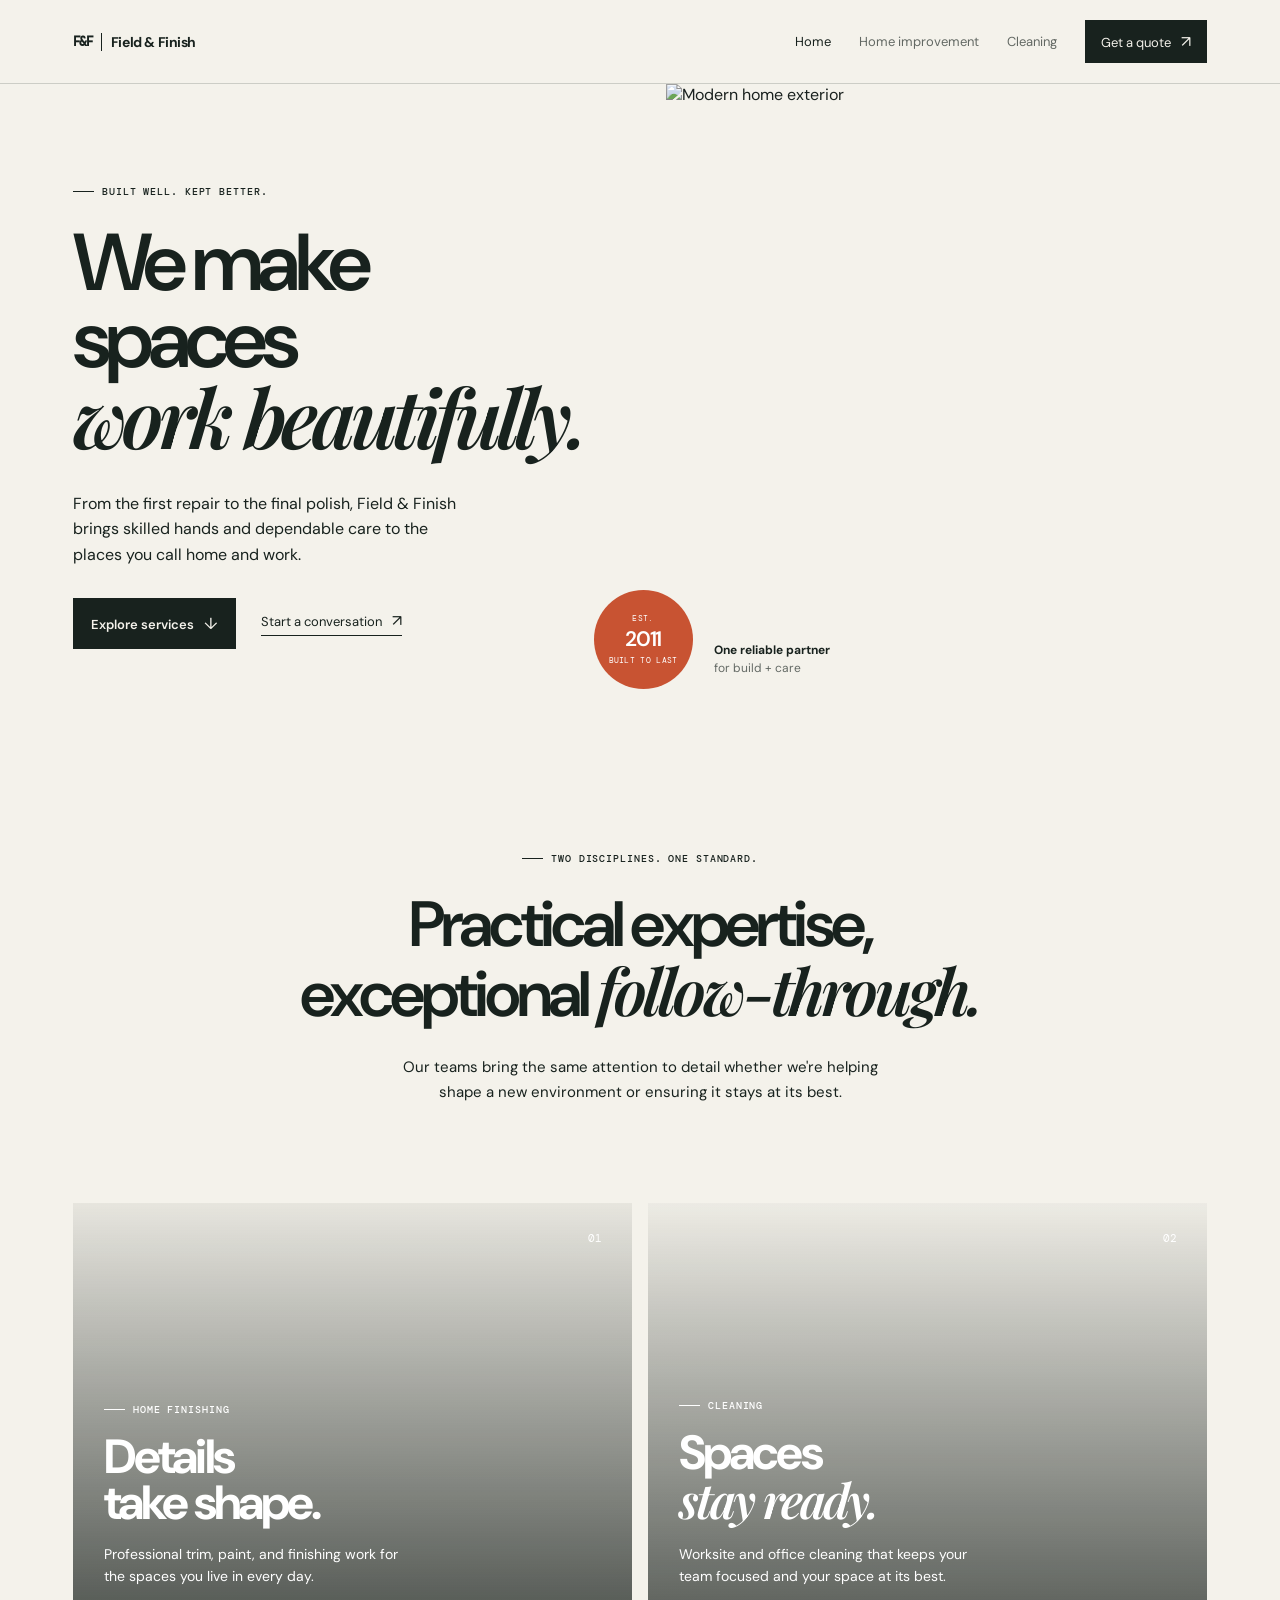
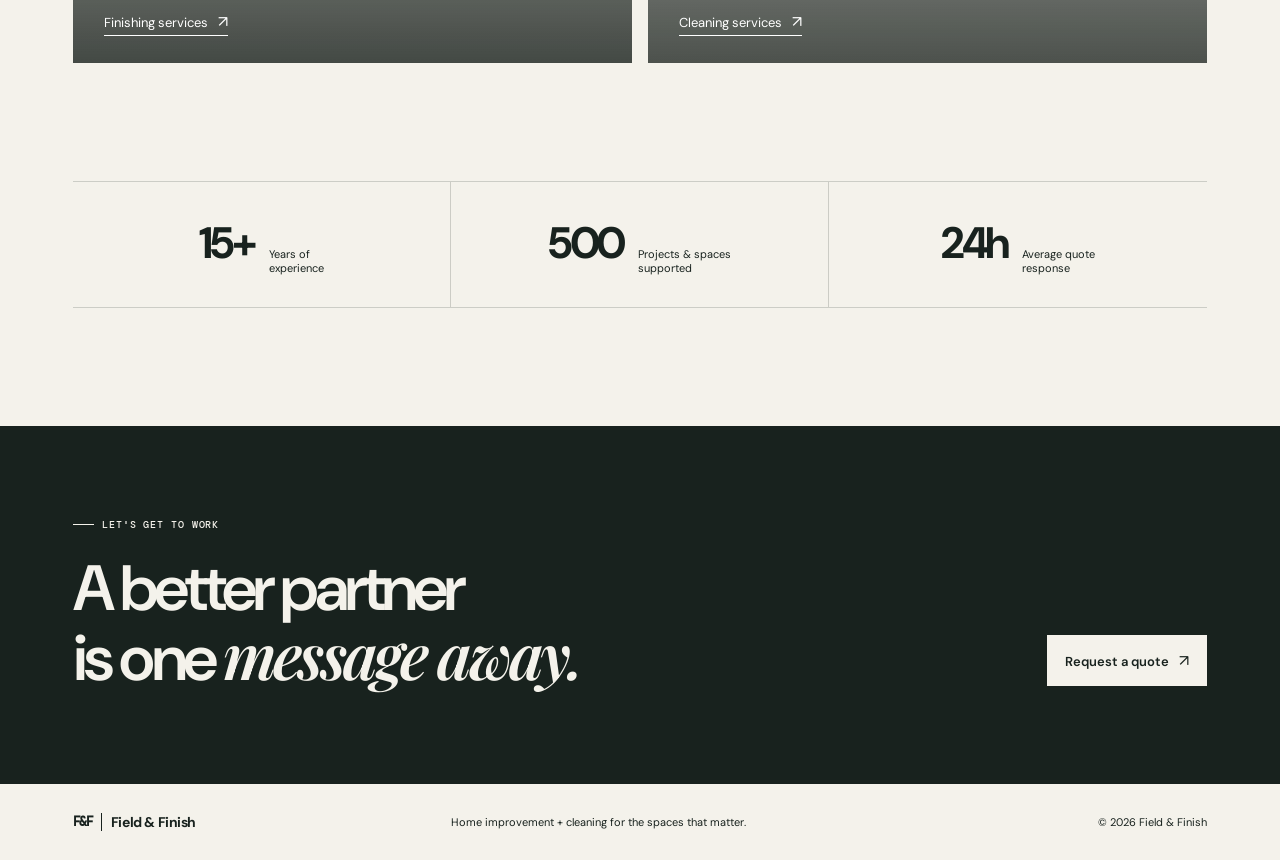
==== index.html @ 68028b32 "updated cleaning form Updated with client needs in mind" ====
<!doctype html>
<html lang="en">

<head>
  <meta charset="UTF-8" />
  <meta name="viewport" content="width=device-width, initial-scale=1.0" />
  <title>Field &amp; Finish | Home Improvement + Cleaning</title>
  <meta name="description"
    content="Trusted home improvement and professional cleaning for spaces that feel better to live and work in." />
  <link rel="preconnect" href="https://fonts.googleapis.com" />
  <link rel="preconnect" href="https://fonts.gstatic.com" crossorigin />
  <link
    href="https://fonts.googleapis.com/css2?family=DM+Mono:wght@400;500&family=DM+Sans:opsz,wght@9..40,400;9..40,500;9..40,600;9..40,700&family=Playfair+Display:ital,wght@0,600;0,700;1,600&display=swap"
    rel="stylesheet" />
  <link rel="stylesheet" href="styles.css" />
</head>

<body>
  <header class="site-header">
    <a class="brand" href="index.html" aria-label="Field and Finish home"><span>F&amp;F</span><i></i><em>Field &amp;
        Finish</em></a>
    <button class="menu-toggle" aria-label="Open navigation" aria-expanded="false">Menu</button>
    <nav class="nav"><a class="active" href="index.html">Home</a><a href="construction.html">Home improvement</a><a
        href="cleaning.html">Cleaning</a><a href="#contact" class="nav-cta">Get a quote <b>↗</b></a></nav>
  </header>

  <main>
    <section class="hero">
      <div class="hero-copy">
        <p class="eyebrow"><span></span> Built well. Kept better.</p>
        <h1>We make spaces<br /><i>work beautifully.</i></h1>
        <p class="intro">From the first repair to the final polish, Field &amp; Finish brings skilled hands and
          dependable care to the places you call home and work.</p>
        <div class="hero-actions"><a class="button button-dark" href="#services">Explore services <b>↓</b></a><a
            class="text-link" href="#contact">Start a conversation <b>↗</b></a></div>
      </div>
      <div class="hero-image">
        <img src="https://images.unsplash.com/photo-1600585154340-be6161a56a0c?auto=format&fit=crop&w=1400&q=85"
          alt="Modern home exterior" />
        <div class="image-note"><strong>One reliable partner</strong><span>for build + care</span></div>
      </div>
      <div class="hero-stamp"><span>Est.</span><b>2011</b><span>Built to last</span></div>
    </section>

    <section class="statement" id="services">
      <p class="eyebrow"><span></span> Two disciplines. One standard.</p>
      <h2>Practical expertise,<br />exceptional <i>follow-through.</i></h2>
      <p>Our teams bring the same attention to detail whether we're helping shape a new environment or ensuring it stays
        at its best.</p>
    </section>

    <section class="service-grid">
      <article class="service-card construction-card">
        <div class="service-number">01</div>
        <div class="card-copy">
          <p class="eyebrow"><span></span> Home finishing</p>
          <h3>Details<br />take shape.</h3>
          <p>Professional trim, paint, and finishing work for the spaces you live in every day.</p><a class="text-link"
            href="construction.html">Finishing services <b>↗</b></a>
        </div>
      </article>
      <article class="service-card cleaning-card">
        <div class="service-number">02</div>
        <div class="card-copy">
          <p class="eyebrow"><span></span> Cleaning</p>
          <h3>Spaces<br /><i>stay ready.</i></h3>
          <p>Worksite and office cleaning that keeps your team focused and your space at its best.</p><a
            class="text-link" href="cleaning.html">Cleaning services <b>↗</b></a>
        </div>
      </article>
    </section>

    <section class="proof">
      <div><b>15+</b><span>Years of<br />experience</span></div>
      <div><b>500</b><span>Projects &amp; spaces<br />supported</span></div>
      <div><b>24h</b><span>Average quote<br />response</span></div>
    </section>

    <section class="contact-band" id="contact">
      <div>
        <p class="eyebrow light"><span></span> Let's get to work</p>
        <h2>A better partner<br />is one <i>message away.</i></h2>
      </div>
      <a class="button button-light" href="construction.html#inquire">Request a quote <b>↗</b></a>
    </section>
  </main>

  <footer><a class="brand" href="index.html"><span>F&amp;F</span><i></i><em>Field &amp; Finish</em></a>
    <p>Home improvement + cleaning for the spaces that matter.</p>
    <p>© 2026 Field &amp; Finish</p>
  </footer>
  <script src="script.js"></script>
</body>

</html>
---- styles.css ----
:root {
    --ink: #18221e;
    --paper: #f4f2eb;
    --cream: #e9e1d2;
    --rust: #c85332;
    --sage: #7d8a6e;
    --line: rgba(24, 34, 30, 0.18);
}

* {
    box-sizing: border-box;
}

html {
    scroll-behavior: smooth;
}

body {
    margin: 0;
    background: var(--paper);
    color: var(--ink);
    font-family: "DM Sans", sans-serif;
}

.site-header {
    height: 84px;
    padding: 0 5.7vw;
    display: flex;
    align-items: center;
    justify-content: space-between;
    border-bottom: 1px solid var(--line);
    position: relative;
    z-index: 3;
}

.brand {
    display: flex;
    align-items: center;
    gap: 9px;
    color: var(--ink);
    text-decoration: none;
    font-weight: 700;
    font-size: 14px;
    letter-spacing: -0.03em;
}

.brand span {
    font-family: "DM Mono", monospace;
    font-size: 13px;
    letter-spacing: -0.13em;
}

.brand i {
    height: 18px;
    border-left: 1px solid var(--ink);
}

.brand em {
    font-style: normal;
}

.nav {
    display: flex;
    align-items: center;
    gap: 28px;
}

.nav a {
    font-size: 13px;
    color: var(--ink);
    text-decoration: none;
}

.nav a:not(.nav-cta) {
    opacity: 0.66;
}

.nav a.active,
.nav a:hover {
    opacity: 1;
}

.nav-cta {
    padding: 11px 16px;
    background: var(--ink);
    color: var(--paper) !important;
}

.nav b,
.button b,
.text-link b {
    font-size: 16px;
    font-weight: 400;
    margin-left: 7px;
}

.menu-toggle {
    display: none;
    background: none;
    border: 0;
    font: 500 13px "DM Sans";
    color: var(--ink);
}

.hero {
    min-height: 610px;
    display: grid;
    grid-template-columns: 52% 48%;
    position: relative;
}

.hero-copy {
    padding: 101px 5.7vw 72px;
}

.eyebrow {
    font: 500 10px "DM Mono", monospace;
    letter-spacing: 0.09em;
    text-transform: uppercase;
    margin: 0 0 27px;
    display: flex;
    align-items: center;
    gap: 8px;
}

.eyebrow span {
    width: 21px;
    border-top: 1px solid currentColor;
}

.hero h1,
.page-hero h1 {
    font-size: clamp(50px, 6.3vw, 94px);
    line-height: 0.95;
    letter-spacing: -0.07em;
    margin: 0;
    font-weight: 600;
}

.hero h1 i,
h2 i,
h3 i,
.page-hero i {
    font-family: "Playfair Display", serif;
    font-weight: 600;
}

.intro {
    font-size: 16px;
    line-height: 1.6;
    max-width: 400px;
    margin: 30px 0;
}

.hero-actions {
    display: flex;
    align-items: center;
    gap: 25px;
}

.button {
    display: inline-block;
    text-decoration: none;
    border: 0;
    font: 600 13px "DM Sans";
    cursor: pointer;
    padding: 15px 18px;
}

.button-dark {
    background: var(--ink);
    color: var(--paper);
}

.button-light {
    background: var(--paper);
    color: var(--ink);
}

.text-link {
    font-size: 13px;
    color: var(--ink);
    text-decoration: none;
    border-bottom: 1px solid var(--ink);
    padding-bottom: 4px;
}

.hero-image {
    min-height: 610px;
    position: relative;
    overflow: hidden;
}

.hero-image img {
    width: 100%;
    height: 100%;
    object-fit: cover;
    filter: saturate(0.68);
}

.image-note {
    position: absolute;
    bottom: 31px;
    left: 31px;
    background: var(--paper);
    padding: 14px 17px;
    display: flex;
    flex-direction: column;
    font-size: 12px;
}

.image-note span {
    opacity: 0.65;
    margin-top: 2px;
}

.hero-stamp {
    position: absolute;
    right: calc(48% - 27px);
    bottom: 32px;
    width: 99px;
    height: 99px;
    border-radius: 50%;
    background: var(--rust);
    color: #fff;
    display: flex;
    flex-direction: column;
    justify-content: center;
    align-items: center;
    text-transform: uppercase;
    z-index: 1;
}

.hero-stamp span {
    font: 8px "DM Mono";
    letter-spacing: 0.04em;
}

.hero-stamp b {
    font: 600 21px "DM Sans";
    letter-spacing: -0.06em;
    margin: 2px;
}

.statement {
    max-width: 830px;
    margin: 0 auto;
    padding: 131px 25px 98px;
    text-align: center;
}

.statement .eyebrow {
    justify-content: center;
}

.statement h2,
.detail-intro h2,
.contact-band h2,
.inquiry h2 {
    font-size: clamp(38px, 5vw, 66px);
    line-height: 1.02;
    letter-spacing: -0.06em;
    margin: 0;
    font-weight: 600;
}

.statement>p:last-child {
    line-height: 1.65;
    max-width: 520px;
    margin: 28px auto 0;
    font-size: 15px;
}

.service-grid {
    display: grid;
    grid-template-columns: 1fr 1fr;
    padding: 0 5.7vw 118px;
    gap: 16px;
}

.service-card {
    min-height: 460px;
    padding: 31px;
    position: relative;
    color: white;
    display: flex;
    flex-direction: column;
    justify-content: flex-end;
    overflow: hidden;
}

.construction-card {
    background: linear-gradient(0deg,
            rgba(12, 20, 16, 0.76),
            rgba(12, 20, 16, 0.06)),
        url("https://images.unsplash.com/photo-1541888946425-d81bb19240f5?auto=format&fit=crop&w=1100&q=85") center/cover;
}

.cleaning-card {
    background: linear-gradient(0deg,
            rgba(12, 20, 16, 0.72),
            rgba(12, 20, 16, 0.03)),
        url("https://images.unsplash.com/photo-1581578731548-c64695cc6952?auto=format&fit=crop&w=1100&q=85") center/cover;
}

.service-number {
    position: absolute;
    top: 28px;
    right: 30px;
    font: 11px "DM Mono";
}

.card-copy .eyebrow {
    margin-bottom: 18px;
}

.card-copy h3 {
    font-size: 48px;
    line-height: 0.96;
    letter-spacing: -0.06em;
    margin: 0;
}

.card-copy>p:not(.eyebrow) {
    max-width: 300px;
    font-size: 14px;
    line-height: 1.55;
    margin: 18px 0 23px;
}

.card-copy .text-link {
    color: #fff;
    border-color: #fff;
}

.proof {
    border-top: 1px solid var(--line);
    border-bottom: 1px solid var(--line);
    display: grid;
    grid-template-columns: repeat(3, 1fr);
    margin: 0 5.7vw 0;
}

.proof div {
    padding: 32px 0;
    display: flex;
    align-items: baseline;
    justify-content: center;
    gap: 15px;
    border-right: 1px solid var(--line);
}

.proof div:last-child {
    border: 0;
}

.proof b {
    font-size: 44px;
    letter-spacing: -0.07em;
}

.proof span {
    font-size: 11px;
    line-height: 1.3;
}

.contact-band {
    background: var(--ink);
    color: var(--paper);
    margin-top: 118px;
    padding: 92px 5.7vw;
    display: flex;
    align-items: end;
    justify-content: space-between;
}

.light {
    color: inherit;
}

.contact-band .eyebrow {
    margin-bottom: 25px;
}

.contact-band .button {
    margin-bottom: 6px;
}

footer {
    padding: 29px 5.7vw;
    display: grid;
    grid-template-columns: 1fr 1fr 1fr;
    align-items: center;
    font-size: 11px;
}

footer p {
    margin: 0;
}

footer p:last-child {
    text-align: right;
}

.page-hero {
    min-height: 476px;
    color: #fff;
    display: flex;
    align-items: flex-end;
    padding: 60px 5.7vw;
    position: relative;
    background-size: cover;
    background-position: center;
}

.page-hero:before {
    content: "";
    position: absolute;
    inset: 0;
    background: rgba(10, 23, 18, 0.5);
}

.page-hero>div {
    position: relative;
    max-width: 560px;
}

.page-hero .eyebrow {
    margin-bottom: 20px;
}

.page-hero p:last-child {
    font-size: 16px;
    line-height: 1.6;
    max-width: 430px;
    margin: 25px 0 0;
}

.construction-hero {
    background-image: url("https://images.unsplash.com/photo-1504307651254-35680f356dfd?auto=format&fit=crop&w=1800&q=85");
}

.cleaning-hero {
    background-image: url("https://images.unsplash.com/photo-1527515637462-cff94eecc1ac?auto=format&fit=crop&w=1800&q=85");
}

.detail-intro {
    padding: 118px 5.7vw 80px;
    display: grid;
    grid-template-columns: 1fr 1.7fr 1fr;
    gap: 30px;
}

.detail-intro .eyebrow {
    margin-top: 11px;
}

.detail-intro p:last-child {
    font-size: 15px;
    line-height: 1.7;
    margin: 8px 0 0;
}

.offerings {
    display: grid;
    grid-template-columns: repeat(3, 1fr);
    margin: 0 5.7vw 120px;
    border-top: 1px solid var(--line);
}

.offerings article {
    min-height: 250px;
    border-right: 1px solid var(--line);
    padding: 27px 28px;
}

.offerings article:first-child {
    padding-left: 0;
}

.offerings article:last-child {
    border: 0;
}

.offerings b {
    font: 11px "DM Mono";
}

.offerings h3 {
    font-size: 27px;
    line-height: 1.02;
    letter-spacing: -0.05em;
    margin: 57px 0 13px;
}

.offerings p {
    font-size: 13px;
    line-height: 1.55;
    margin: 0;
    max-width: 210px;
}

.inquiry {
    display: grid;
    grid-template-columns: 1fr 1fr;
    background: var(--ink);
    color: var(--paper);
    padding: 82px 5.7vw;
    gap: 9vw;
}

.inquiry-copy p:last-child {
    line-height: 1.65;
    font-size: 14px;
    max-width: 340px;
    margin-top: 26px;
}

.quote-form {
    background: var(--paper);
    color: var(--ink);
    padding: 29px;
}

.service-tabs {
    display: flex;
    border-bottom: 1px solid var(--line);
    margin-bottom: 21px;
}

.service-tabs button {
    background: none;
    border: 0;
    color: var(--ink);
    font: 500 11px "DM Sans";
    padding: 0 0 12px;
    margin-right: 19px;
    cursor: pointer;
    opacity: 0.5;
}

.service-tabs .selected {
    opacity: 1;
    border-bottom: 2px solid var(--rust);
}

label {
    font-size: 11px;
    font-weight: 600;
    display: block;
    margin: 16px 0;
}

input,
textarea {
    font: 14px "DM Sans";
    color: var(--ink);
    width: 100%;
    display: block;
    border: 0;
    border-bottom: 1px solid var(--line);
    background: transparent;
    padding: 8px 0;
    outline: 0;
}

textarea {
    height: 58px;
    resize: vertical;
}

.button-accent {
    background: var(--rust);
    color: #fff;
    margin-top: 10px;
}

.form-message {
    font-size: 12px;
    min-height: 16px;
    margin: 10px 0 0;
}

.inner-page footer {
    background: var(--paper);
}

@media (max-width: 720px) {
    .site-header {
        height: 70px;
        padding: 0 24px;
    }

    .menu-toggle {
        display: block;
    }

    .nav {
        display: none;
        position: absolute;
        top: 69px;
        left: 0;
        right: 0;
        background: var(--paper);
        padding: 20px 24px 25px;
        border-bottom: 1px solid var(--line);
        flex-direction: column;
        align-items: flex-start;
        gap: 20px;
    }

    .nav.open {
        display: flex;
    }

    .hero {
        display: block;
    }

    .hero-copy {
        padding: 72px 24px 54px;
    }

    .hero-image {
        min-height: 390px;
    }

    .hero-stamp {
        right: 20px;
        bottom: 350px;
    }

    .statement {
        padding: 83px 24px 62px;
    }

    .service-grid {
        grid-template-columns: 1fr;
        padding: 0 24px 75px;
    }

    .service-card {
        min-height: 400px;
    }

    .proof {
        margin: 0 24px;
        grid-template-columns: 1fr;
    }

    .proof div {
        padding: 22px 0;
        justify-content: flex-start;
        border-right: 0;
        border-bottom: 1px solid var(--line);
    }

    .proof div:last-child {
        border-bottom: 0;
    }

    .contact-band {
        margin-top: 74px;
        padding: 66px 24px;
        display: block;
    }

    .contact-band .button {
        margin-top: 30px;
    }

    footer {
        padding: 27px 24px;
        grid-template-columns: 1fr;
        gap: 13px;
    }

    footer p:last-child {
        text-align: left;
    }

    .page-hero {
        min-height: 410px;
        padding: 50px 24px;
    }

    .detail-intro {
        padding: 78px 24px 44px;
        display: block;
    }

    .detail-intro .eyebrow {
        margin: 0 0 23px;
    }

    .detail-intro p:last-child {
        margin-top: 25px;
    }

    .offerings {
        grid-template-columns: 1fr;
        margin: 0 24px 77px;
    }

    .offerings article,
    .offerings article:first-child {
        min-height: 0;
        padding: 25px 0;
        border-right: 0;
        border-bottom: 1px solid var(--line);
    }

    .offerings article:last-child {
        border-bottom: 0;
    }

    .offerings h3 {
        margin: 28px 0 10px;
    }

    .inquiry {
        grid-template-columns: 1fr;
        padding: 64px 24px;
        gap: 35px;
    }

    .inquiry h2 {
        font-size: 44px;
    }
}

.construction-card {
    background-image: linear-gradient(0deg,
            rgba(12, 20, 16, 0.76),
            rgba(12, 20, 16, 0.06)),
        url("https://images.unsplash.com/photo-1600607687920-4e2a09cf159d?auto=format&fit=crop&w=1100&q=85");
}

.construction-hero {
    background-image: url("https://images.unsplash.com/photo-1600585154526-990dced4db0d?auto=format&fit=crop&w=1800&q=85");
}

.contact-header {
    padding: 105px 5.7vw 78px;
    max-width: 820px;
}

.contact-header h1 {
    font-size: clamp(50px, 6.3vw, 88px);
    line-height: 0.95;
    letter-spacing: -0.07em;
    margin: 0;
    font-weight: 600;
}

.contact-header h1 i {
    font-family: "Playfair Display", serif;
}

.contact-header>p:last-child {
    max-width: 500px;
    font-size: 16px;
    line-height: 1.65;
    margin: 28px 0 0;
}

.contact-quote {
    padding: 0 5.7vw 112px;
}

.quote-type-tabs {
    display: flex;
    border-bottom: 1px solid var(--line);
    gap: 32px;
}

.quote-type-tabs button {
    padding: 0 0 15px;
    border: 0;
    background: none;
    color: var(--ink);
    font: 600 14px "DM Sans";
    cursor: pointer;
    opacity: 0.45;
}

.quote-type-tabs button.selected {
    opacity: 1;
    border-bottom: 2px solid var(--rust);
}

.quote-panel {
    display: none;
    grid-template-columns: 1fr 1fr;
    background: var(--ink);
    color: var(--paper);
    padding: 64px;
    gap: 9vw;
}

.quote-panel.selected {
    display: grid;
}

.quote-panel-copy .eyebrow {
    margin-bottom: 24px;
}

.quote-panel-copy p:last-child {
    font-size: 14px;
    line-height: 1.65;
    max-width: 300px;
    margin-top: 25px;
}

@media (max-width: 720px) {
    .contact-header {
        padding: 74px 24px 55px;
    }

    .contact-quote {
        padding: 0 24px 72px;
    }

    .quote-type-tabs {
        gap: 18px;
    }

    .quote-type-tabs button {
        font-size: 12px;
    }

    .quote-panel {
        grid-template-columns: 1fr;
        padding: 35px 24px;
        gap: 30px;
    }
}

/* =========================================
   Enhanced Contact Form Styles
   ========================================= */

.enhanced-quote-form {
    background: #ffffff;
    padding: 29px;
    border-radius: 4px;
}

.form-row {
    display: flex;
    flex-wrap: wrap;
    gap: 15px;
    margin-bottom: 20px;
}

.form-row.stretch {
    align-items: stretch;
}

.form-group {
    flex: 1;
    min-width: 150px;
    margin: 0;
}

.form-input {
    width: 100%;
    border: 1px solid var(--line);
    padding: 12px;
    border-radius: 4px;
    font-family: inherit;
    font-size: 14px;
    color: var(--ink);
    background: #fff;
    outline: none;
    box-sizing: border-box;
    height: 100%;
}

.form-input.no-border {
    border: none;
    border-radius: 0;
    background: transparent;
}

.form-select-group {
    flex: 1;
    min-width: 200px;
    display: flex;
    border: 1px solid var(--line);
    border-radius: 4px;
    overflow: hidden;
    background: #fff;
}

.form-select {
    flex: 1;
    border: none;
    background: transparent;
    padding: 12px;
    outline: none;
    font-family: inherit;
    font-size: 14px;
    color: var(--ink);
    cursor: pointer;
}

.form-divider {
    width: 1px;
    background: var(--line);
}

.btn-green {
    flex: 1;
    min-width: 180px;
    background-color: #8cc63f;
    color: white;
    font-size: 16px;
    border-radius: 4px;
    padding: 12px;
    margin: 0;
    border: none;
    cursor: pointer;
    transition: background-color 0.2s ease;
}

.btn-green:hover {
    background-color: #7bb535;
}

.form-recommendation {
    text-align: center;
    font-size: 12px;
    margin-top: 25px;
    opacity: 0.6;
}

.form-recommendation a {
    color: var(--ink);
    text-decoration: underline;
    font-weight: 500;
}
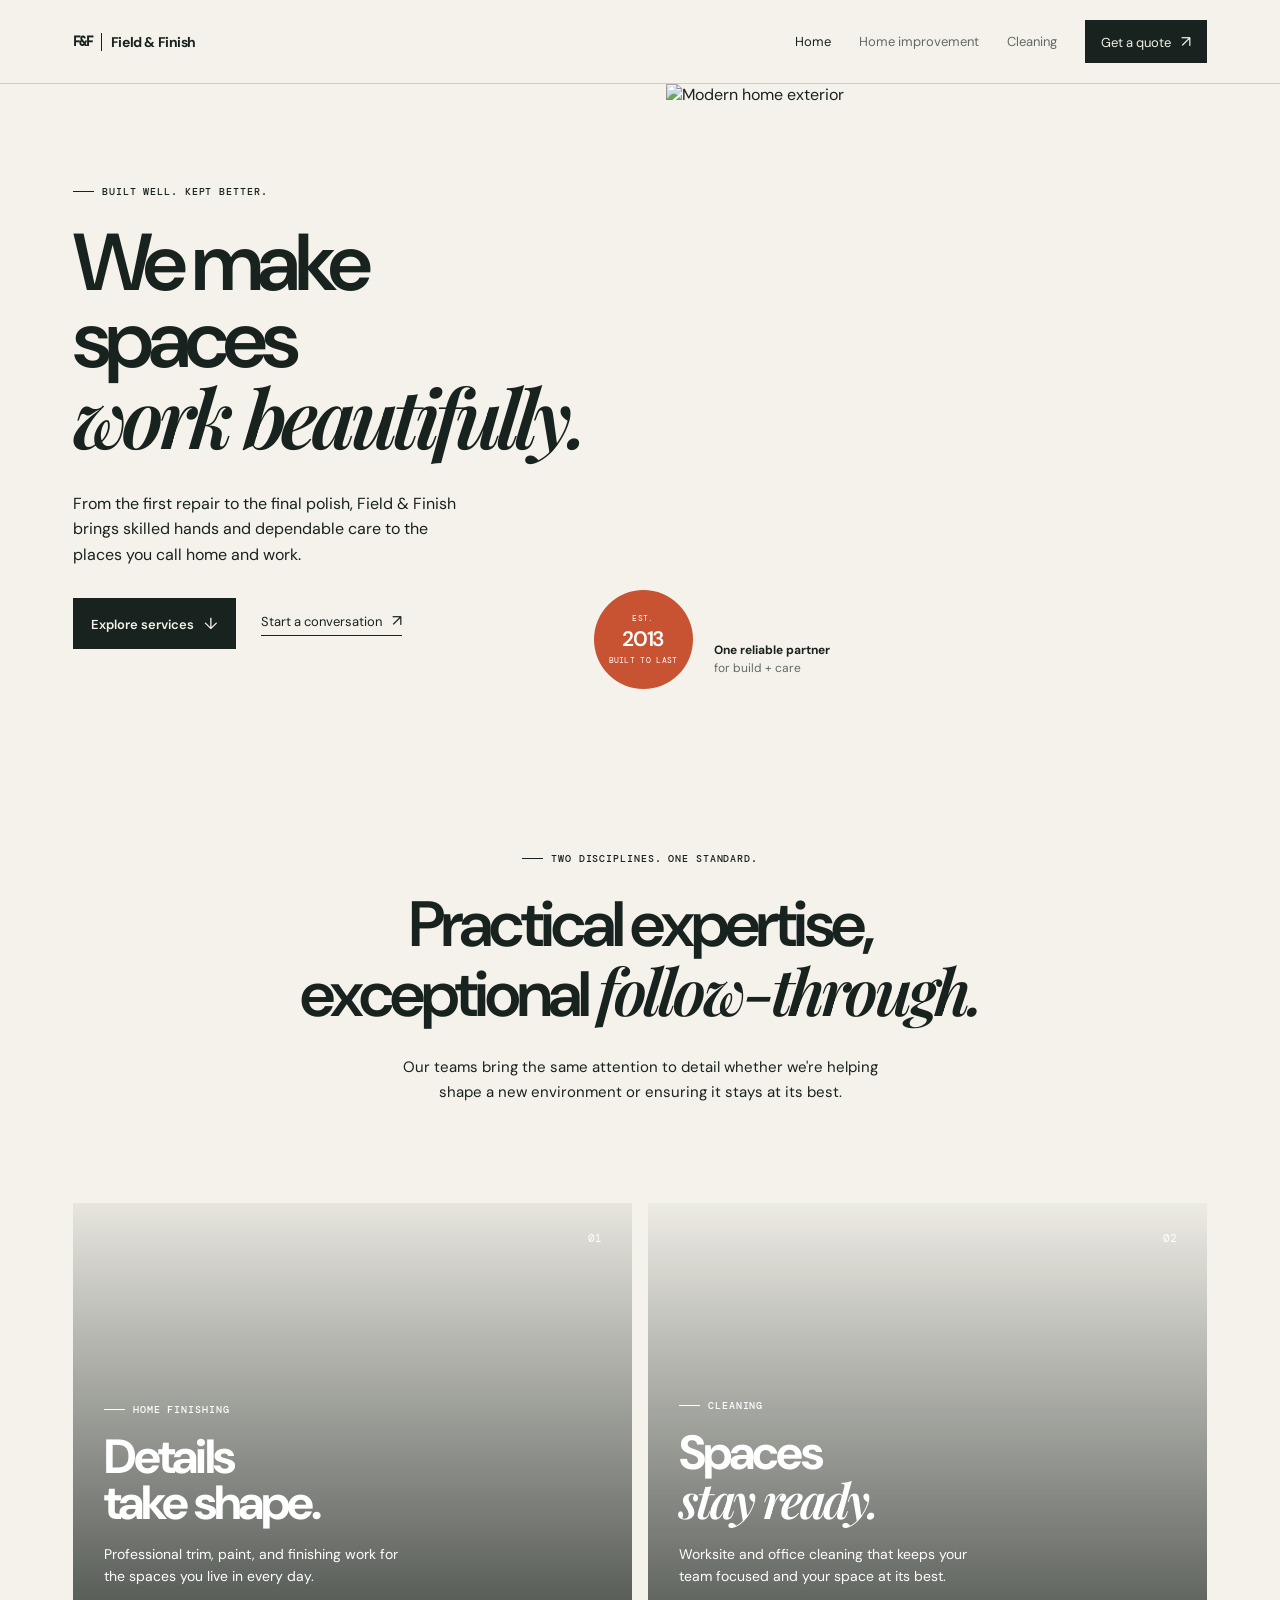
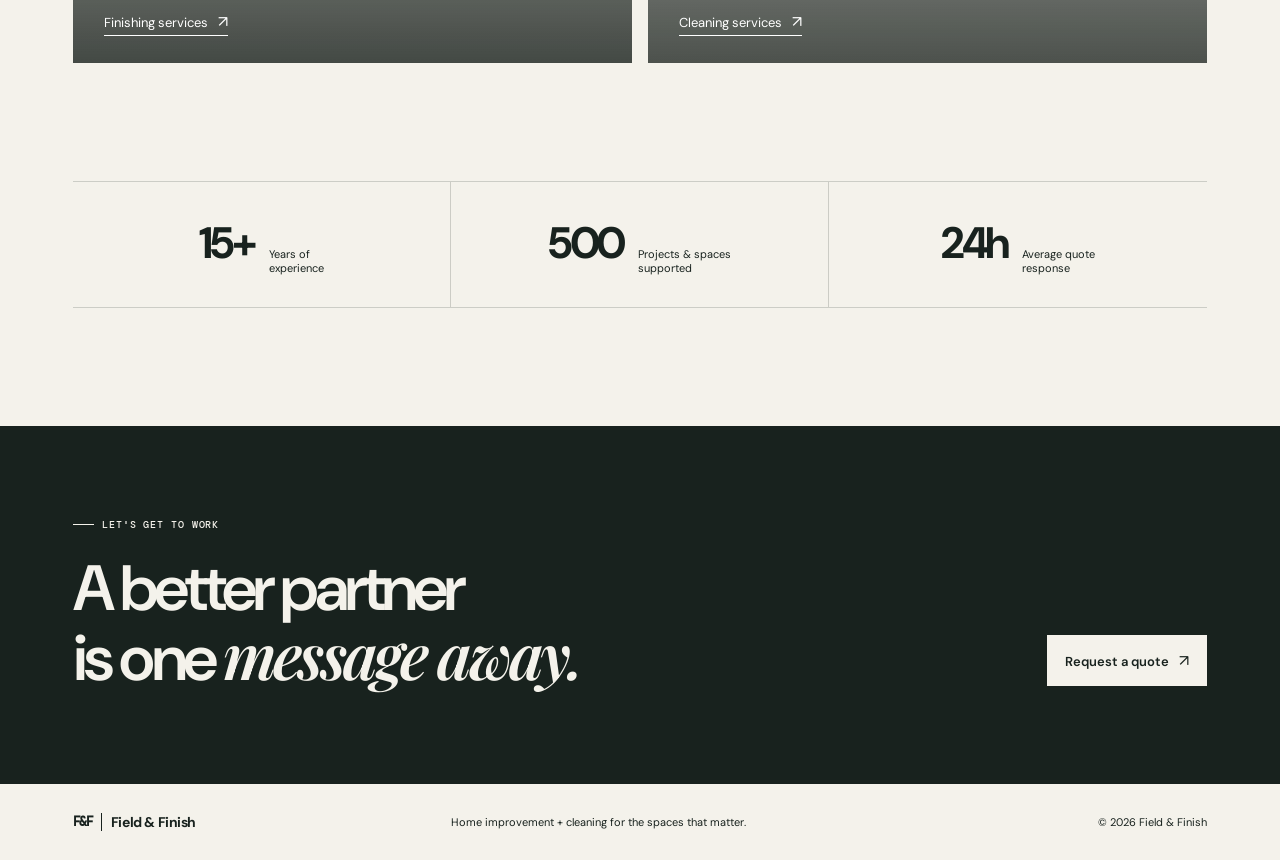
==== commit 185f760a: "updated construction added  gallery" ====
--- a/index.html
+++ b/index.html
@@ -39,7 +39,7 @@
           alt="Modern home exterior" />
         <div class="image-note"><strong>One reliable partner</strong><span>for build + care</span></div>
       </div>
-      <div class="hero-stamp"><span>Est.</span><b>2011</b><span>Built to last</span></div>
+      <div class="hero-stamp"><span>Est.</span><b>2013</b><span>Built to last</span></div>
     </section>
 
     <section class="statement" id="services">
--- a/styles.css
+++ b/styles.css
@@ -498,6 +498,176 @@
     line-height: 1.55;
     margin: 0;
     max-width: 210px;
+}
+
+.gallery {
+    padding: 0 0 120px;
+}
+
+.gallery-intro {
+    max-width: 560px;
+    margin: 0 5.7vw 46px;
+}
+
+.gallery-intro .eyebrow {
+    margin-bottom: 20px;
+}
+
+.gallery-viewport {
+    position: relative;
+    margin: 0 5.7vw;
+}
+
+.gallery-grid {
+    display: grid;
+    grid-auto-flow: column;
+    grid-auto-columns: calc((100% - 2 * 14px) / 3.18);
+    gap: 14px;
+    overflow-x: auto;
+    scroll-snap-type: x mandatory;
+    scroll-behavior: smooth;
+    -webkit-overflow-scrolling: touch;
+    scrollbar-width: none;
+}
+
+.gallery-grid::-webkit-scrollbar {
+    display: none;
+}
+
+.gallery-item {
+    position: relative;
+    aspect-ratio: 4 / 5;
+    padding: 0;
+    margin: 0;
+    border: 0;
+    overflow: hidden;
+    cursor: pointer;
+    background: var(--cream);
+    scroll-snap-align: start;
+    -webkit-appearance: none;
+    appearance: none;
+}
+
+.gallery-item img {
+    width: 100%;
+    height: 100%;
+    display: block;
+    object-fit: cover;
+    filter: saturate(0.85);
+    transition: transform 0.5s ease, filter 0.5s ease;
+}
+
+.gallery-item:hover img,
+.gallery-item:focus-visible img {
+    transform: scale(1.05);
+    filter: saturate(1);
+}
+
+.gallery-item:after {
+    content: attr(data-caption);
+    position: absolute;
+    left: 0;
+    right: 0;
+    bottom: 0;
+    padding: 12px 14px;
+    font: 500 11px "DM Sans";
+    letter-spacing: -0.01em;
+    color: #fff;
+    text-align: left;
+    background: linear-gradient(0deg, rgba(12, 20, 16, 0.75), rgba(12, 20, 16, 0));
+    opacity: 0;
+    transform: translateY(6px);
+    transition: opacity 0.3s ease, transform 0.3s ease;
+}
+
+.gallery-item:hover:after,
+.gallery-item:focus-visible:after {
+    opacity: 1;
+    transform: translateY(0);
+}
+
+.gallery-arrow {
+    position: absolute;
+    top: 50%;
+    transform: translateY(-50%);
+    width: 44px;
+    height: 44px;
+    border-radius: 50%;
+    border: 0;
+    background: var(--ink);
+    color: var(--paper);
+    font-size: 20px;
+    line-height: 1;
+    display: flex;
+    align-items: center;
+    justify-content: center;
+    cursor: pointer;
+    box-shadow: 0 8px 20px rgba(12, 20, 16, 0.28);
+    transition: opacity 0.2s ease, visibility 0.2s ease;
+    z-index: 2;
+}
+
+.gallery-arrow.prev {
+    left: -22px;
+}
+
+.gallery-arrow.next {
+    right: -22px;
+}
+
+.gallery-arrow[disabled] {
+    opacity: 0;
+    visibility: hidden;
+    pointer-events: none;
+}
+
+.lightbox {
+    position: fixed;
+    inset: 0;
+    background: rgba(12, 20, 16, 0.92);
+    display: flex;
+    align-items: center;
+    justify-content: center;
+    padding: 60px 5.7vw;
+    z-index: 10;
+}
+
+.lightbox[hidden] {
+    display: none;
+}
+
+.lightbox figure {
+    margin: 0;
+    max-width: 900px;
+}
+
+.lightbox img {
+    max-width: 100%;
+    max-height: 74vh;
+    display: block;
+    margin: 0 auto;
+}
+
+.lightbox figcaption {
+    color: var(--paper);
+    font: 500 11px "DM Mono", monospace;
+    letter-spacing: 0.03em;
+    text-transform: uppercase;
+    text-align: center;
+    margin-top: 18px;
+}
+
+.lightbox-close {
+    position: absolute;
+    top: 26px;
+    right: 5.7vw;
+    background: none;
+    border: 0;
+    color: var(--paper);
+    font-size: 20px;
+    line-height: 1;
+    cursor: pointer;
+    padding: 8px;
 }
 
 .inquiry {
@@ -727,6 +897,46 @@
     .inquiry h2 {
         font-size: 44px;
     }
+
+    .gallery {
+        padding: 0 0 75px;
+    }
+
+    .gallery-intro {
+        margin: 0 24px 32px;
+    }
+
+    .gallery-viewport {
+        margin: 0 24px;
+    }
+
+    .gallery-grid {
+        grid-auto-columns: calc((100% - 10px) / 1.18);
+        gap: 10px;
+    }
+
+    .gallery-arrow {
+        width: 36px;
+        height: 36px;
+        font-size: 16px;
+    }
+
+    .gallery-arrow.prev {
+        left: 6px;
+    }
+
+    .gallery-arrow.next {
+        right: 6px;
+    }
+
+    .lightbox {
+        padding: 50px 24px;
+    }
+
+    .lightbox-close {
+        right: 24px;
+        top: 18px;
+    }
 }
 
 .construction-card {
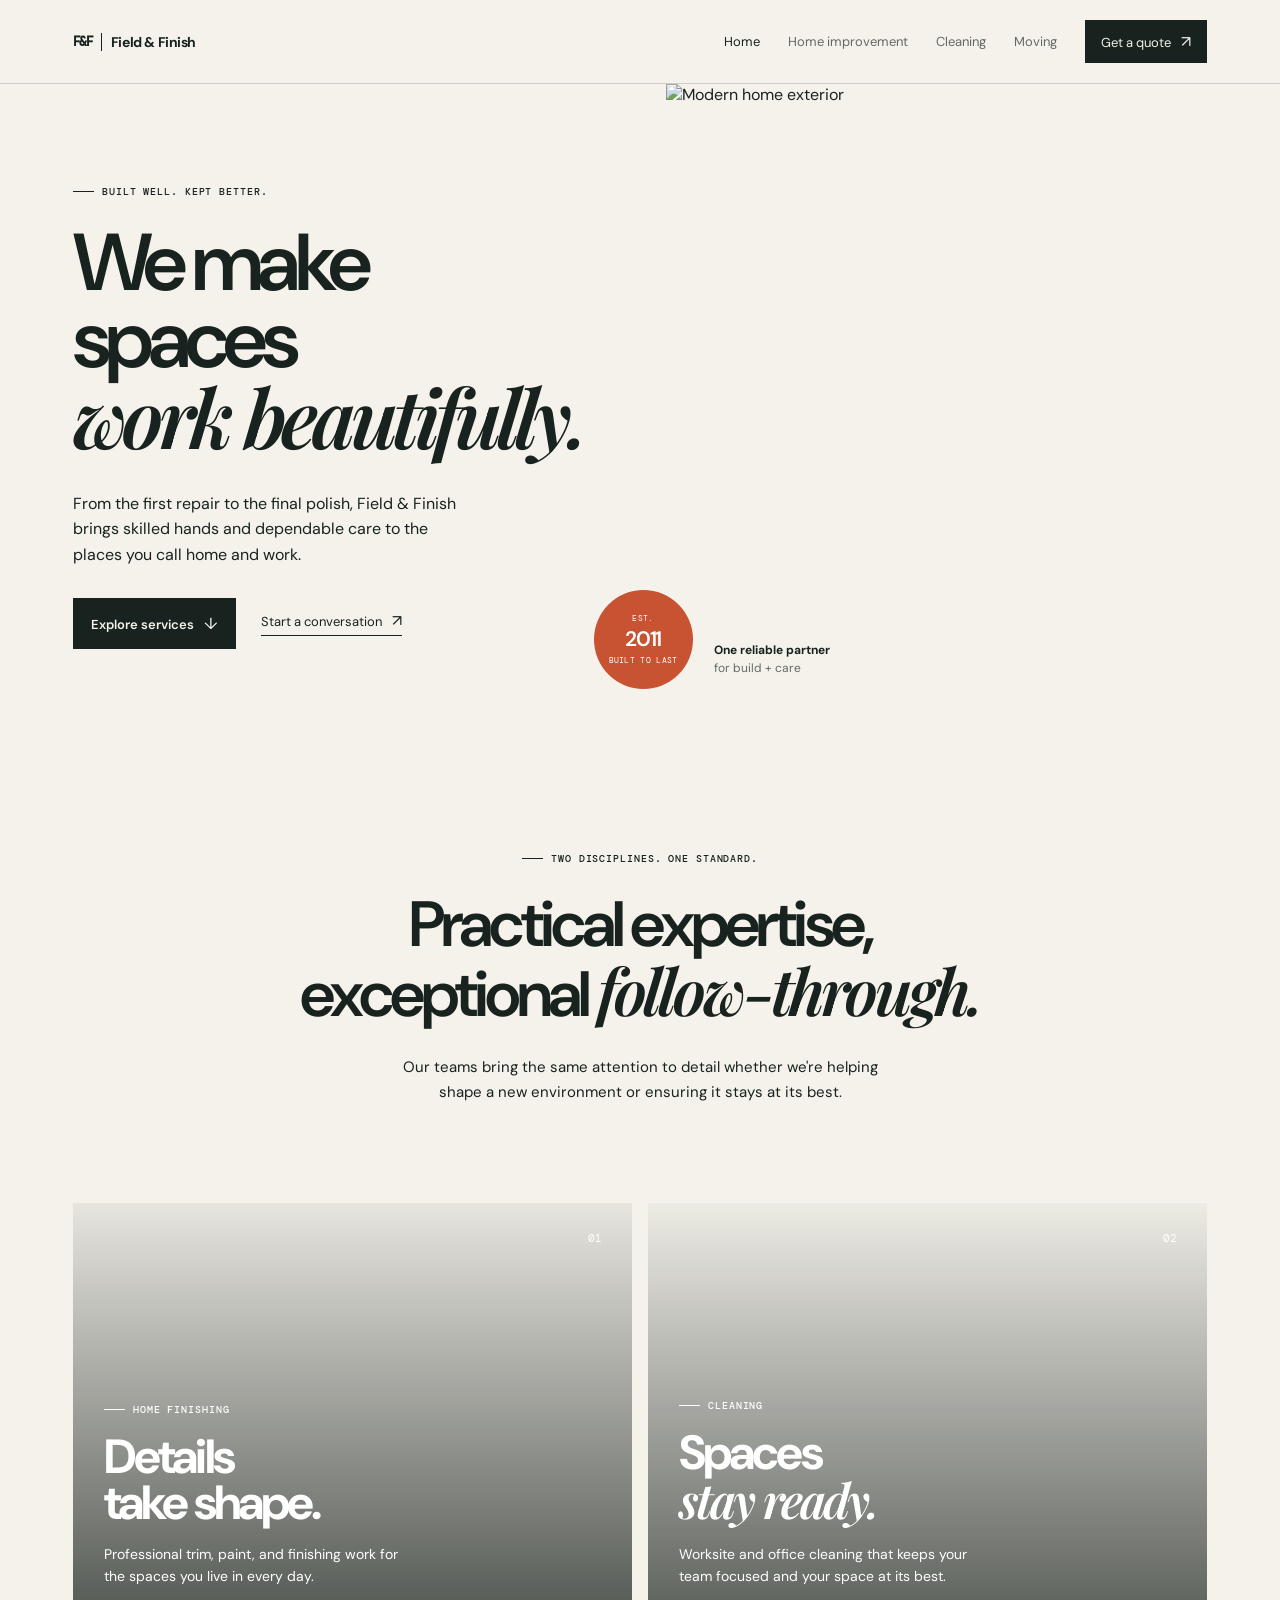
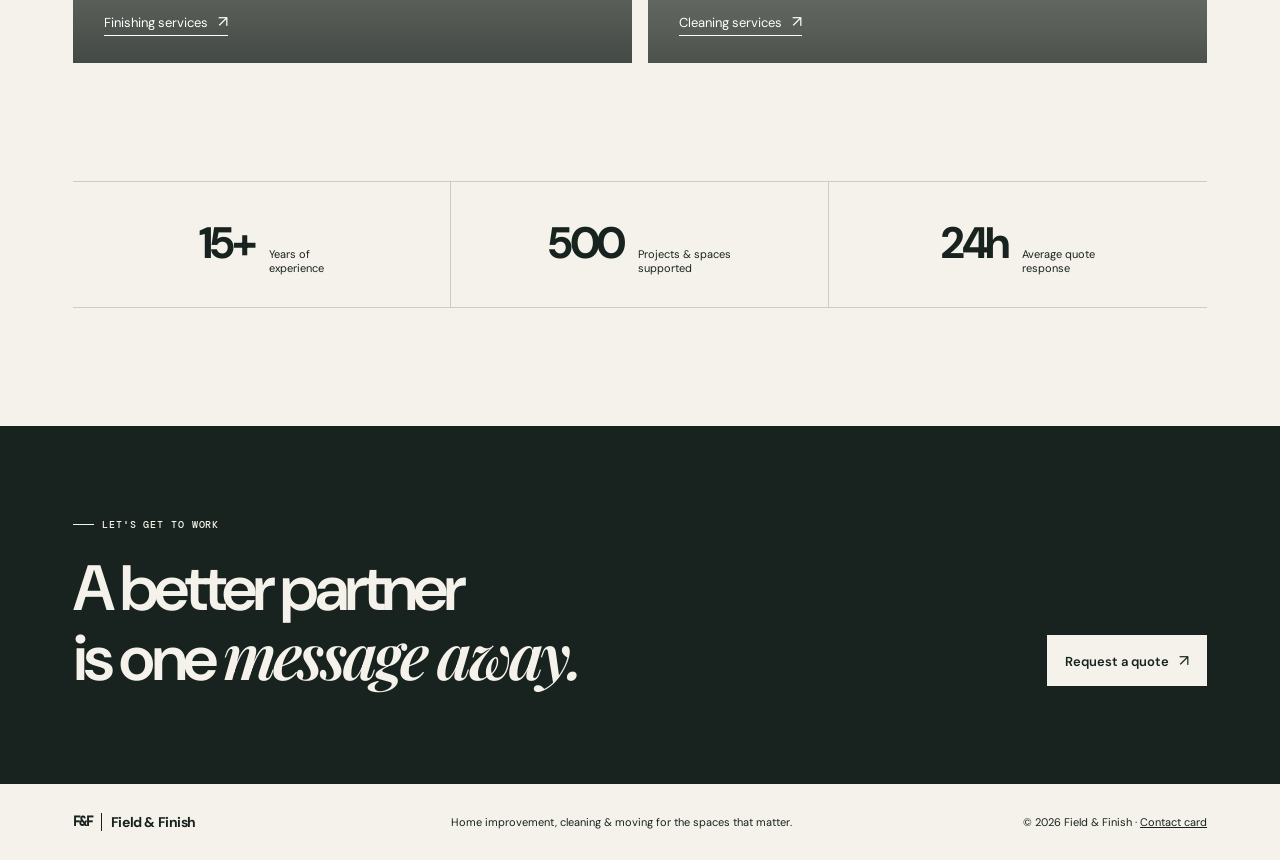
==== commit 0d9cf643: "new pages and content updated the scope of the cleaning and construction jobs and added a moving pag" ====
--- a/index.html
+++ b/index.html
@@ -21,7 +21,8 @@
         Finish</em></a>
     <button class="menu-toggle" aria-label="Open navigation" aria-expanded="false">Menu</button>
     <nav class="nav"><a class="active" href="index.html">Home</a><a href="construction.html">Home improvement</a><a
-        href="cleaning.html">Cleaning</a><a href="#contact" class="nav-cta">Get a quote <b>↗</b></a></nav>
+        href="cleaning.html">Cleaning</a><a href="moving.html">Moving</a><a href="#contact" class="nav-cta">Get a quote
+        <b>↗</b></a></nav>
   </header>
 
   <main>
@@ -39,7 +40,7 @@
           alt="Modern home exterior" />
         <div class="image-note"><strong>One reliable partner</strong><span>for build + care</span></div>
       </div>
-      <div class="hero-stamp"><span>Est.</span><b>2013</b><span>Built to last</span></div>
+      <div class="hero-stamp"><span>Est.</span><b>2011</b><span>Built to last</span></div>
     </section>
 
     <section class="statement" id="services">
@@ -86,8 +87,8 @@
   </main>
 
   <footer><a class="brand" href="index.html"><span>F&amp;F</span><i></i><em>Field &amp; Finish</em></a>
-    <p>Home improvement + cleaning for the spaces that matter.</p>
-    <p>© 2026 Field &amp; Finish</p>
+    <p>Home improvement, cleaning &amp; moving for the spaces that matter.</p>
+    <p>© 2026 Field &amp; Finish · <a href="card.html" style="color:inherit">Contact card</a></p>
   </footer>
   <script src="script.js"></script>
 </body>
--- a/styles.css
+++ b/styles.css
@@ -1150,4 +1150,341 @@
     color: var(--ink);
     text-decoration: underline;
     font-weight: 500;
+}
+
+/* =========================================
+   Service Highlights, Cross-sell, Trust, Steps, Commercial
+   ========================================= */
+
+.highlight-strip {
+    display: grid;
+    grid-template-columns: repeat(4, 1fr);
+    border-top: 1px solid var(--line);
+    border-bottom: 1px solid var(--line);
+    margin: 0 5.7vw 118px;
+}
+
+.highlight-strip div {
+    padding: 30px 24px;
+    border-right: 1px solid var(--line);
+}
+
+.highlight-strip div:last-child {
+    border-right: 0;
+}
+
+.highlight-strip b {
+    display: block;
+    font: 11px "DM Mono";
+    opacity: 0.55;
+    margin-bottom: 10px;
+}
+
+.highlight-strip span {
+    display: block;
+    font-size: 18px;
+    letter-spacing: -0.03em;
+    line-height: 1.25;
+}
+
+.cross-sell {
+    background: var(--cream);
+    margin: 0 5.7vw 118px;
+    padding: 56px 5.7vw;
+    display: flex;
+    align-items: center;
+    justify-content: space-between;
+    gap: 30px;
+}
+
+.cross-sell .eyebrow {
+    margin-bottom: 16px;
+}
+
+.cross-sell h2 {
+    font-size: clamp(28px, 3.4vw, 42px);
+    line-height: 1.08;
+    letter-spacing: -0.05em;
+    margin: 0 0 12px;
+    font-weight: 600;
+    max-width: 460px;
+}
+
+.cross-sell p {
+    font-size: 14px;
+    line-height: 1.6;
+    max-width: 420px;
+    margin: 0;
+    opacity: 0.85;
+}
+
+.cross-sell .button {
+    flex-shrink: 0;
+}
+
+.trust-badges {
+    border-top: 1px solid var(--line);
+    border-bottom: 1px solid var(--line);
+    display: grid;
+    grid-template-columns: repeat(4, 1fr);
+    margin: 0 5.7vw;
+}
+
+.trust-badges div {
+    padding: 32px 24px;
+    border-right: 1px solid var(--line);
+}
+
+.trust-badges div:last-child {
+    border-right: 0;
+}
+
+.trust-badges b {
+    display: block;
+    font-size: 15px;
+    letter-spacing: -0.02em;
+    margin-bottom: 8px;
+}
+
+.trust-badges span {
+    display: block;
+    font-size: 12px;
+    line-height: 1.5;
+    opacity: 0.65;
+}
+
+.steps {
+    padding: 90px 5.7vw 118px;
+    display: grid;
+    grid-template-columns: repeat(3, 1fr);
+    gap: 28px;
+}
+
+.steps article {
+    padding-top: 26px;
+    border-top: 1px solid var(--line);
+}
+
+.steps b {
+    display: block;
+    font: 11px "DM Mono";
+    opacity: 0.5;
+    margin-bottom: 22px;
+}
+
+.steps h3 {
+    font-size: 24px;
+    letter-spacing: -0.04em;
+    margin: 0 0 10px;
+}
+
+.steps p {
+    font-size: 13px;
+    line-height: 1.6;
+    margin: 0;
+    max-width: 260px;
+    opacity: 0.8;
+}
+
+.commercial {
+    background: var(--ink);
+    color: var(--paper);
+    padding: 90px 5.7vw;
+}
+
+.commercial .eyebrow {
+    margin-bottom: 22px;
+}
+
+.commercial h2 {
+    font-size: clamp(32px, 4vw, 52px);
+    letter-spacing: -0.05em;
+    line-height: 1.05;
+    margin: 0 0 20px;
+    max-width: 600px;
+    font-weight: 600;
+}
+
+.commercial>p {
+    font-size: 15px;
+    line-height: 1.65;
+    max-width: 480px;
+    opacity: 0.85;
+    margin: 0 0 44px;
+}
+
+.commercial-list {
+    display: grid;
+    grid-template-columns: repeat(3, 1fr);
+    gap: 26px;
+    border-top: 1px solid rgba(244, 242, 235, 0.18);
+    padding-top: 34px;
+}
+
+.commercial-list div b {
+    display: block;
+    font-size: 17px;
+    letter-spacing: -0.02em;
+    margin-bottom: 8px;
+}
+
+.commercial-list div span {
+    display: block;
+    font-size: 13px;
+    line-height: 1.55;
+    opacity: 0.7;
+}
+
+.commercial .button {
+    margin-top: 44px;
+}
+
+.field-label {
+    font-size: 11px;
+    font-weight: 600;
+    margin: 18px 0 8px;
+}
+
+.moving-hero {
+    background-image: linear-gradient(135deg, var(--ink), #2b3d31 55%, var(--rust));
+}
+
+/* =========================================
+   Contact / QR card page
+   ========================================= */
+
+.card-page {
+    min-height: 100vh;
+    background: var(--ink);
+    color: var(--paper);
+    display: flex;
+    align-items: center;
+    justify-content: center;
+    padding: 48px 24px;
+    font-family: "DM Sans", sans-serif;
+}
+
+.card-wrap {
+    max-width: 380px;
+    width: 100%;
+    text-align: center;
+}
+
+.card-wrap .brand {
+    justify-content: center;
+    color: var(--paper);
+    margin-bottom: 40px;
+}
+
+.card-wrap h1 {
+    font-size: 34px;
+    letter-spacing: -0.04em;
+    margin: 0 0 10px;
+    font-weight: 600;
+}
+
+.card-wrap .tag {
+    font-size: 13px;
+    opacity: 0.65;
+    margin: 0 0 40px;
+}
+
+.card-actions {
+    display: flex;
+    flex-direction: column;
+    gap: 12px;
+    margin-bottom: 34px;
+}
+
+.card-actions a {
+    display: block;
+    padding: 16px 20px;
+    background: var(--paper);
+    color: var(--ink);
+    text-decoration: none;
+    font: 600 14px "DM Sans";
+    letter-spacing: -0.01em;
+}
+
+.card-actions a.card-primary {
+    background: var(--rust);
+    color: #fff;
+}
+
+.social-row {
+    display: flex;
+    justify-content: center;
+    gap: 16px;
+}
+
+.social-row a {
+    width: 44px;
+    height: 44px;
+    border-radius: 50%;
+    border: 1px solid rgba(244, 242, 235, 0.3);
+    display: flex;
+    align-items: center;
+    justify-content: center;
+    color: var(--paper);
+    text-decoration: none;
+    font-size: 13px;
+}
+
+@media (max-width: 720px) {
+    .highlight-strip {
+        grid-template-columns: 1fr 1fr;
+        margin: 0 24px 75px;
+    }
+
+    .highlight-strip div {
+        padding: 20px 16px;
+        border-right: 1px solid var(--line);
+    }
+
+    .highlight-strip div:nth-child(2n) {
+        border-right: 0;
+    }
+
+    .cross-sell {
+        margin: 0 24px 75px;
+        padding: 40px 24px;
+        display: block;
+    }
+
+    .cross-sell .button {
+        margin-top: 26px;
+    }
+
+    .trust-badges {
+        grid-template-columns: 1fr 1fr;
+        margin: 0 24px;
+    }
+
+    .trust-badges div {
+        padding: 22px 16px;
+        border-right: 1px solid var(--line);
+    }
+
+    .trust-badges div:nth-child(2n) {
+        border-right: 0;
+    }
+
+    .steps {
+        grid-template-columns: 1fr;
+        padding: 60px 24px 75px;
+        gap: 30px;
+    }
+
+    .commercial {
+        padding: 60px 24px;
+    }
+
+    .commercial-list {
+        grid-template-columns: 1fr;
+        gap: 24px;
+    }
+
+    .card-wrap h1 {
+        font-size: 28px;
+    }
 }
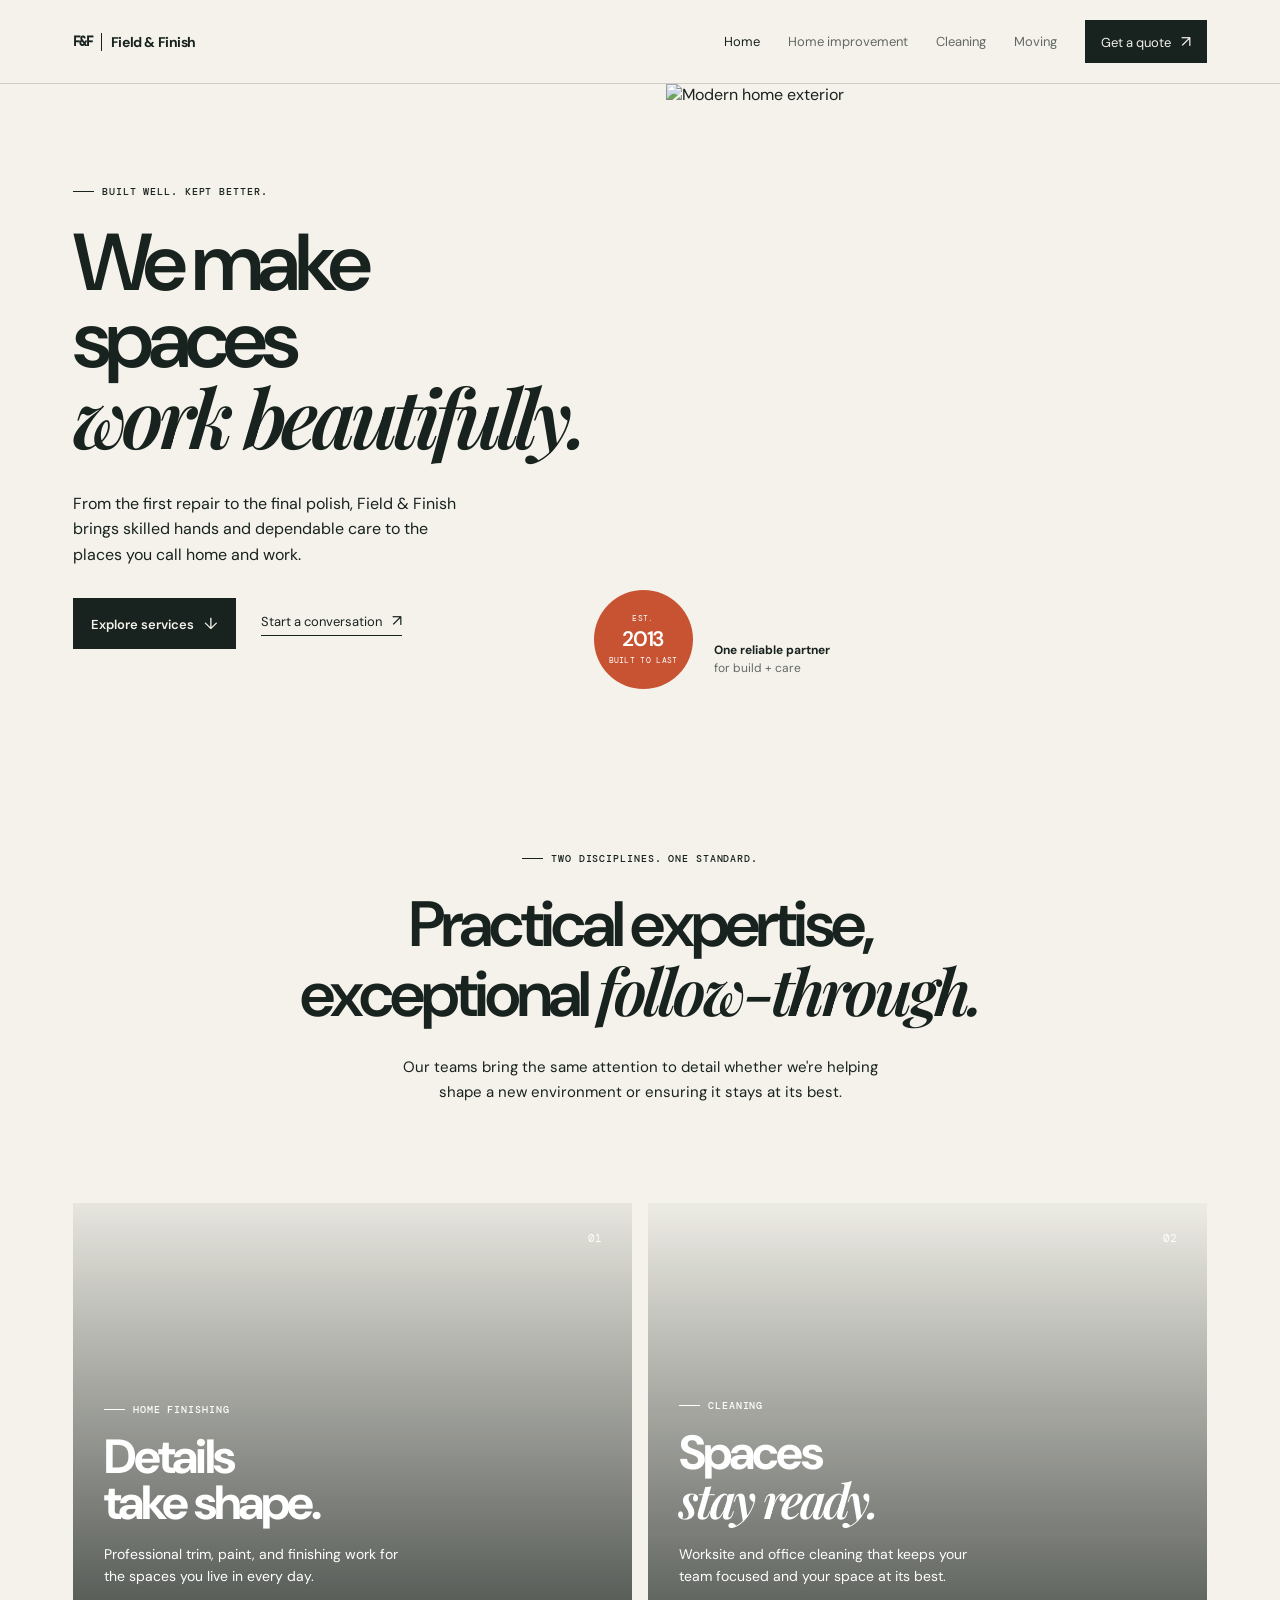
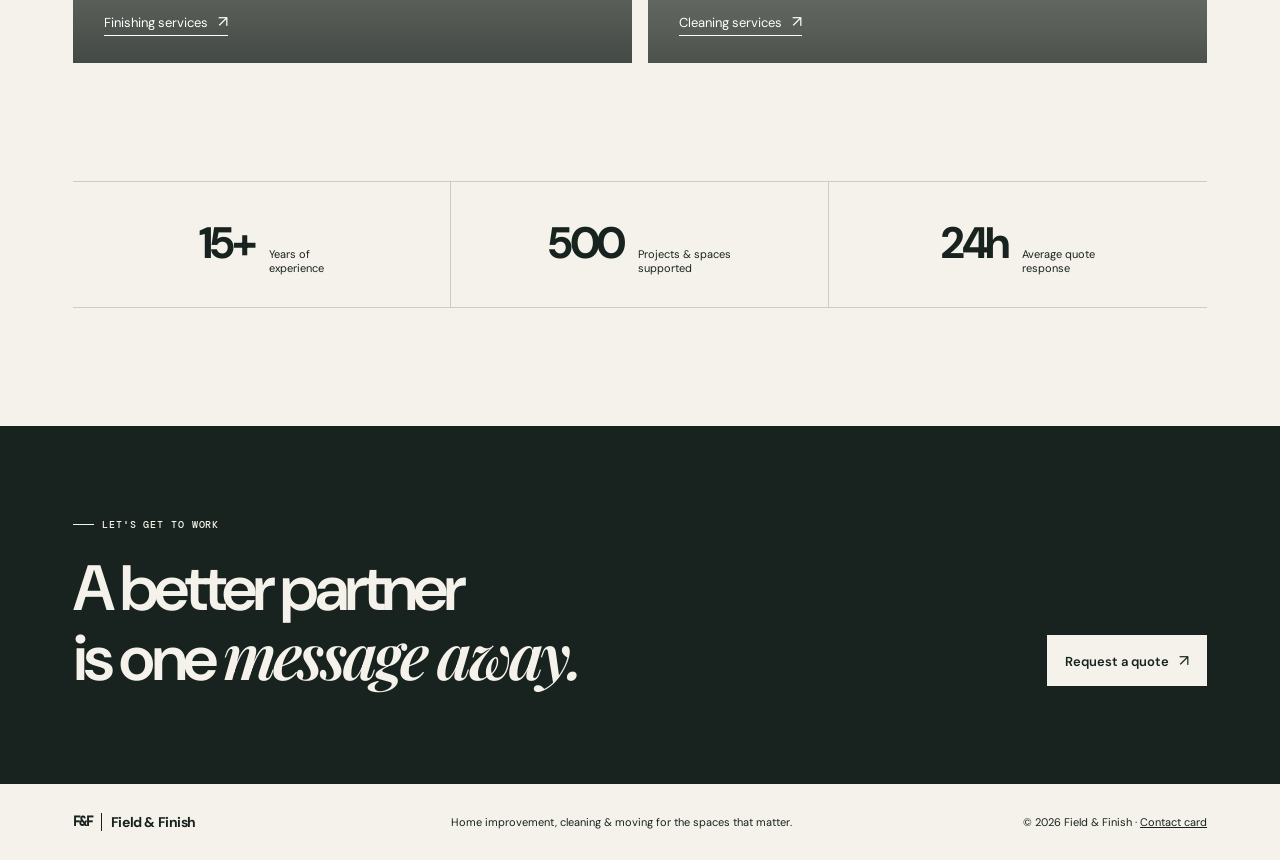
==== commit 2bf6d0ce: "Update index.html" ====
--- a/index.html
+++ b/index.html
@@ -40,7 +40,7 @@
           alt="Modern home exterior" />
         <div class="image-note"><strong>One reliable partner</strong><span>for build + care</span></div>
       </div>
-      <div class="hero-stamp"><span>Est.</span><b>2011</b><span>Built to last</span></div>
+      <div class="hero-stamp"><span>Est.</span><b>2013</b><span>Built to last</span></div>
     </section>
 
     <section class="statement" id="services">
